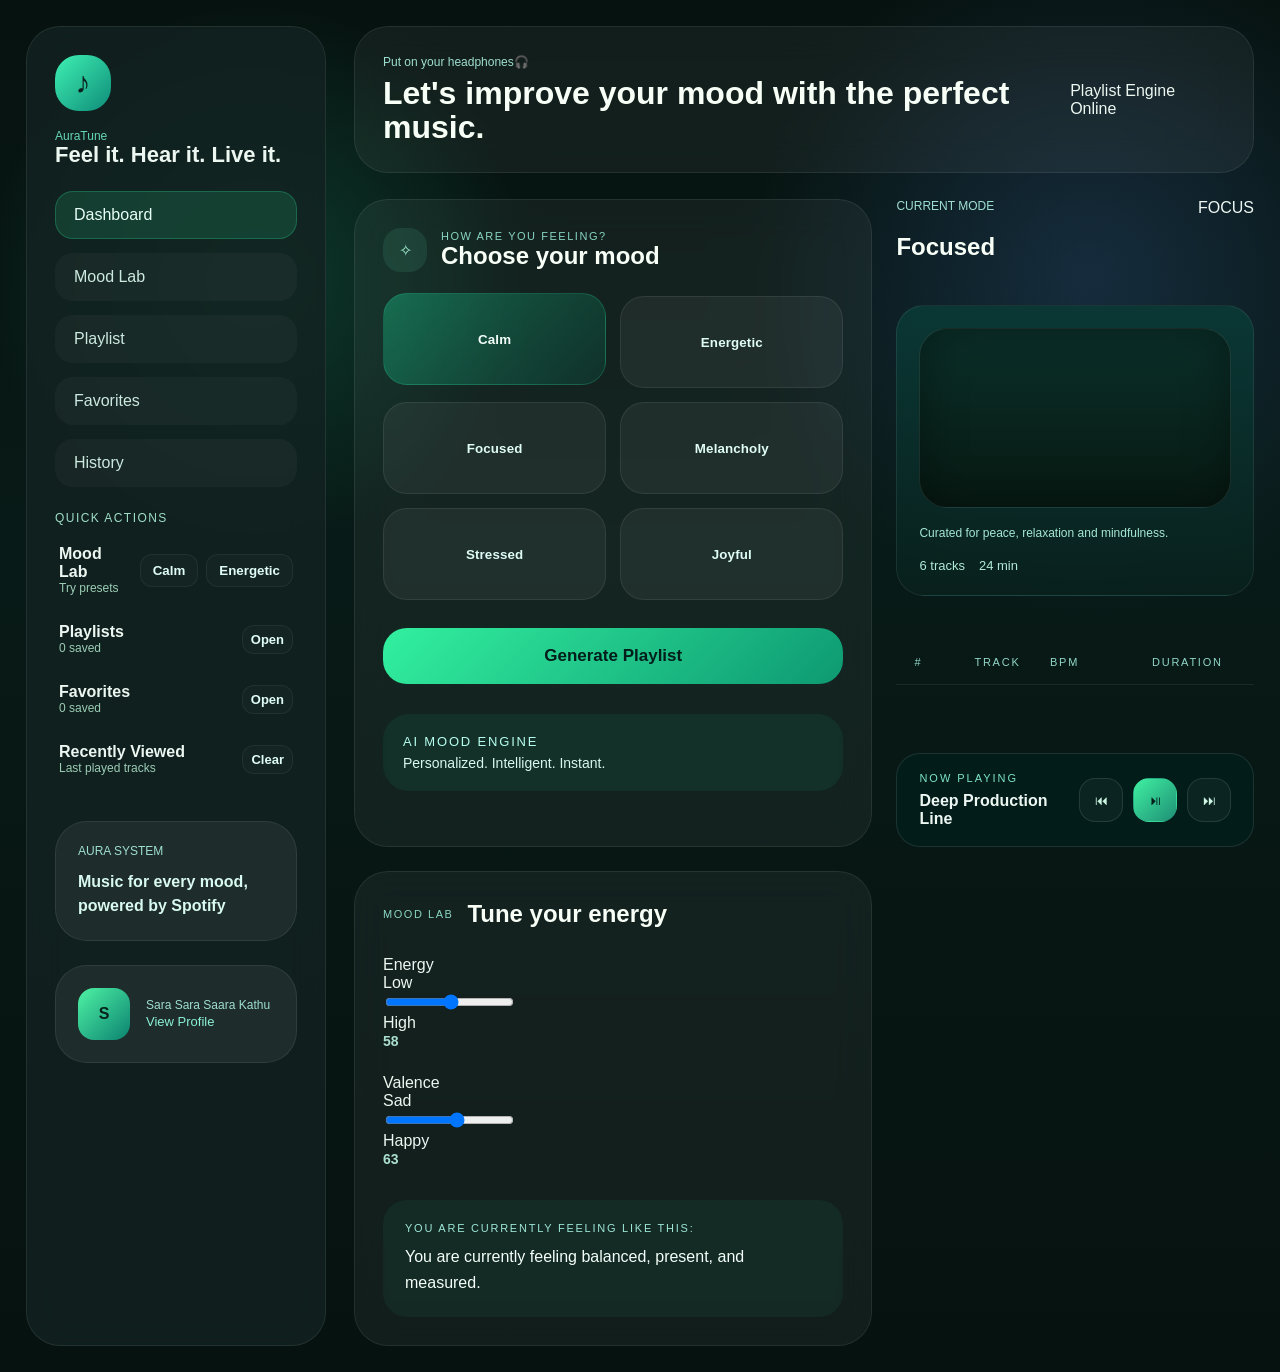
==== web/index.html @ 989dc2c7 "Initial commit - AuraTune Java project" ====
<!DOCTYPE html>
<html lang="en">
<head>
    <meta charset="UTF-8" />
    <meta name="viewport" content="width=device-width, initial-scale=1.0" />
    <title>AuraTune</title>
    <link rel="stylesheet" href="styles.css" />
</head>
<body>
    <div class="app-shell">
        <aside class="sidebar-panel">
            <div class="sidebar-brand">
                <div class="logo">♪</div>
                <div>
                    <p class="label-small">AuraTune</p>
                    <h1>Feel it. Hear it. Live it.</h1>
                </div>
            </div>

            <nav class="sidebar-nav">
                <a class="nav-link active" data-panel="dashboard" href="#">Dashboard</a>
                <a class="nav-link" data-panel="mood-lab" href="#">Mood Lab</a>
                <a class="nav-link" data-panel="playlist" href="#">Playlist</a>
                <a class="nav-link" data-panel="favorites" href="#">Favorites</a>
                <a class="nav-link" data-panel="history" href="#">History</a>
            </nav>

            <div class="sidebar-section" id="sidebar-interact">
                <div class="sidebar-subtitle">Quick Actions</div>
                <div id="sidebar-moodlab" class="sidebar-items">
                    <div class="sidebar-item">
                        <div>
                            <strong>Mood Lab</strong>
                            <div class="muted">Try presets</div>
                        </div>
                        <div class="sidebar-actions">
                            <button class="sidebar-button" data-mood="Calm">Calm</button>
                            <button class="sidebar-button" data-mood="Energetic">Energetic</button>
                        </div>
                    </div>
                </div>

                <div id="sidebar-playlists" class="sidebar-items">
                    <div class="sidebar-item">
                        <div>
                            <strong>Playlists</strong>
                            <div class="muted" id="sidebar-playlist-count">0 saved</div>
                        </div>
                        <div class="sidebar-actions">
                            <button class="sidebar-button small" data-action="open-playlists">Open</button>
                        </div>
                    </div>
                </div>

                <div id="sidebar-favs" class="sidebar-items">
                    <div class="sidebar-item">
                        <div>
                            <strong>Favorites</strong>
                            <div class="muted" id="sidebar-favorites-count">0 saved</div>
                        </div>
                        <div class="sidebar-actions">
                            <button class="sidebar-button small" data-action="open-favs">Open</button>
                        </div>
                    </div>
                </div>

                <div id="sidebar-history" class="sidebar-items">
                    <div class="sidebar-item">
                        <div>
                            <strong>Recently Viewed</strong>
                            <div class="muted">Last played tracks</div>
                        </div>
                        <div class="sidebar-actions">
                            <button class="sidebar-button small" data-action="clear-history">Clear</button>
                        </div>
                    </div>
                    <ul id="recentHistory" class="panel-list" aria-live="polite"></ul>
                </div>
            </div>

            <div class="spotify-card">
                <p class="label-small">AURA SYSTEM</p>
                <h2>Music for every mood, powered by Spotify</h2>
            </div>

            <div class="profile-card">
                <div class="profile-avatar">S</div>
                <div>
                    <p class="label-small">Sara Sara Saara Kathu</p>
                    <a href="#">View Profile</a>
                </div>
            </div>
        </aside>

        <main class="dashboard-main">
            <header class="dashboard-header">
                <div>
                    <p class="label-small">Put on your headphones🎧</p>
                    <h2>Let's improve your mood with the perfect music.</h2>
                </div>
                <div class="status-pill status-pill-top">
                    <span class="status-dot"></span>
                    Playlist Engine Online
                </div>
            </header>

            <div class="panel-section" data-view="dashboard">
            <section class="dashboard-grid">
                <div class="mood-card">
                    <div class="section-title small">
                        <span class="icon-badge">✧</span>
                        <div>
                            <p class="label-small">HOW ARE YOU FEELING?</p>
                            <h3>Choose your mood</h3>
                        </div>
                    </div>

                    <div class="mood-options mood-grid">
                        <button class="mood-button active" data-mood="Calm">Calm</button>
                        <button class="mood-button" data-mood="Energetic">Energetic</button>
                        <button class="mood-button" data-mood="Focused">Focused</button>
                        <button class="mood-button" data-mood="Melancholy">Melancholy</button>
                        <button class="mood-button" data-mood="Stressed">Stressed</button>
                        <button class="mood-button" data-mood="Joyful">Joyful</button>
                    </div>

                    <button id="generateBtn" class="primary-button">Generate Playlist</button>

                    <div class="feature-callout">
                        <p class="feature-title">AI Mood Engine</p>
                        <p class="feature-copy">Personalized. Intelligent. Instant.</p>
                    </div>
                </div>

                <div class="right-panel">
                    <div class="current-mode-header">
                        <div>
                            <p class="label-small">CURRENT MODE</p>
                            <h2 id="currentMood">Focused</h2>
                        </div>
                        <span id="moodBadge" class="mood-badge mood-focused">FOCUS</span>
                    </div>

                    <div class="current-listen-card">
                        <div class="cover-art"></div>
                        <div class="listen-copy">
                            <p class="label-small" id="currentDescription">Curated for peace, relaxation and mindfulness.</p>
                            <div class="listen-meta">
                                <span id="trackCount">6 tracks</span>
                                <span id="playlistDuration">24 min</span>
                            </div>
                        </div>
                    </div>

                    <div class="track-table">
                        <div class="track-row track-table-header">
                            <div>#</div>
                            <div>TRACK</div>
                            <div>BPM</div>
                            <div>DURATION</div>
                        </div>
                        <div class="track-list-wrapper">
                            <ul id="trackList" class="track-list"></ul>
                        </div>
                    </div>

                    <div class="mini-player">
                        <div class="player-info">
                            <span class="player-status">Now Playing</span>
                            <strong id="playerTrack">Deep Production Line</strong>
                        </div>
                        <div class="player-controls">
                            <button class="icon-button">⏮</button>
                            <button class="icon-button play">⏯</button>
                            <button class="icon-button">⏭</button>
                        </div>
                    </div>
                </div>

                <div class="slider-card">
                    <div class="slider-card-header">
                        <p class="label-small">Mood Lab</p>
                        <h3>Tune your energy</h3>
                    </div>

                    <div class="mood-sliders">
                        <div class="mood-slider">
                            <span class="slider-title">Energy</span>
                            <div class="slider-line">
                                <span class="slider-text">Low</span>
                                <div class="slider-track">
                                    <input id="energyRange" type="range" min="14" max="100" value="58" step="1" />
                                    <div class="slider-fill" id="energySliderFill"></div>
                                    <div class="slider-thumb" id="energyThumb"></div>
                                </div>
                                <span class="slider-text">High</span>
                            </div>
                            <span class="slider-value" id="energyValue">58</span>
                        </div>

                        <div class="mood-slider">
                            <span class="slider-title">Valence</span>
                            <div class="slider-line">
                                <span class="slider-text">Sad</span>
                                <div class="slider-track">
                                    <input id="valenceRange" type="range" min="14" max="100" value="63" step="1" />
                                    <div class="slider-fill" id="valenceSliderFill"></div>
                                    <div class="slider-thumb" id="valenceThumb"></div>
                                </div>
                                <span class="slider-text">Happy</span>
                            </div>
                            <span class="slider-value" id="valenceValue">63</span>
                        </div>
                    </div>

                    <div class="feeling-summary">
                        <p class="feeling-title">You are currently feeling like this:</p>
                        <p id="feelingStatement" class="feeling-statement">Calm, focused, and in control.</p>
                    </div>
                </div>
            </section>
            </div>

            <div class="panel-section hidden" data-view="mood-lab">
                <section class="dashboard-grid">
                    <div class="mood-card">
                        <div class="section-title small">
                            <span class="icon-badge">✧</span>
                            <div>
                                <p class="label-small">Mood Lab</p>
                                <h3>Dial your energy and valence</h3>
                            </div>
                        </div>
                        <p class="panel-copy">Choose a mood, then tune the sliders to shape your playlist vibe. Hit Generate Playlist to refresh the right panel.</p>
                        <div id="moodLabInfo" class="panel-detail">
                            <p><strong>Selected mood:</strong> Focused</p>
                            <p><strong>Energy:</strong> 58 / <strong>Valence:</strong> 63</p>
                            <p>Use the sliders to make your playlist brighter, calmer, or more driven.</p>
                        </div>
                    </div>
                </section>
            </div>

            <div class="panel-section hidden" data-view="playlist">
                <section class="dashboard-grid">
                    <div class="mood-card">
                        <div class="section-title small">
                            <span class="icon-badge">♪</span>
                            <div>
                                <p class="label-small">Playlist</p>
                                <h3>View your latest playlist</h3>
                            </div>
                        </div>
                        <p class="panel-copy">Click Generate Playlist to populate your current playlist. Track titles become clickable Spotify links.</p>
                        <div id="playlistTabInfo" class="panel-detail">
                            <p><strong>Latest playlist:</strong> No playlist generated yet.</p>
                            <p><strong>Tip:</strong> Select a mood and use the sliders to tailor the vibe.</p>
                        </div>
                    </div>
                </section>
            </div>

            <div class="panel-section hidden" data-view="favorites">
                <section class="dashboard-grid">
                    <div class="mood-card">
                        <div class="section-title small">
                            <span class="icon-badge">★</span>
                            <div>
                                <p class="label-small">Favorites</p>
                                <h3>Your favorite tracks</h3>
                            </div>
                        </div>
                        <p class="panel-copy">Save your go-to songs and return to your favorite soundtracks anytime.</p>
                        <ul id="favoritesList" class="panel-list">
                            <li>Golden Street • The Weekend Signal</li>
                            <li>Quiet Flow • Everyday Morning</li>
                            <li>Solar Drive • Neon Engine</li>
                        </ul>
                    </div>
                </section>
            </div>

            <div class="panel-section hidden" data-view="history">
                <section class="dashboard-grid">
                    <div class="mood-card">
                        <div class="section-title small">
                            <span class="icon-badge">⏳</span>
                            <div>
                                <p class="label-small">History</p>
                                <h3>Track your listening sessions</h3>
                            </div>
                        </div>
                        <p class="panel-copy">Recent playlists and mood sessions will be listed here.</p>
                        <div id="historyLastSong" class="panel-detail">
                            <p><strong>Last directed song:</strong> None yet</p>
                        </div>
                    </div>
                </section>
            </div>
        </main>
    </div>

    <script src="app.js"></script>
</body>
</html>
---- web/styles.css ----
* {
    box-sizing: border-box;
}

body {
    margin: 0;
    font-family: "Segoe UI", Arial, sans-serif;
    color: #edf7f1;
    background:
        radial-gradient(circle at 20% 20%, rgba(37, 199, 141, 0.20), transparent 18%),
        radial-gradient(circle at 85% 20%, rgba(90, 145, 255, 0.18), transparent 22%),
        linear-gradient(180deg, #06120f 0%, #081a17 40%, #06120f 100%);
    min-height: 100vh;
}

button,
a {
    font-family: inherit;
}

a {
    text-decoration: none;
    color: inherit;
}

.app-shell {
    display: grid;
    grid-template-columns: 300px 1fr;
    gap: 28px;
    max-width: 1480px;
    margin: 0 auto;
    padding: 26px;
    min-height: 100vh;
}

.hidden {
    display: none !important;
}

.panel-copy {
    margin-top: 18px;
    color: #cce9dd;
    font-size: 15px;
    line-height: 1.7;
}

.panel-detail {
    margin-top: 18px;
    padding: 18px;
    border-radius: 22px;
    background: rgba(255, 255, 255, 0.04);
    border: 1px solid rgba(255, 255, 255, 0.08);
    color: #d8f4ea;
    font-size: 14px;
    line-height: 1.7;
}

.panel-list {
    list-style: none;
    padding: 0;
    margin: 14px 0 0;
}

.panel-list li {
    margin-bottom: 10px;
    color: #c3efe1;
}

.sidebar-panel {
    display: flex;
    flex-direction: column;
    gap: 24px;
    padding: 28px;
    border-radius: 34px;
    border: 1px solid rgba(255, 255, 255, 0.08);
    background: rgba(19, 35, 33, 0.82);
    backdrop-filter: blur(18px);
}

.sidebar-brand {
    display: grid;
    gap: 18px;
}

.sidebar-brand .logo {
    width: 56px;
    height: 56px;
    border-radius: 24px;
    display: grid;
    place-items: center;
    font-size: 30px;
    color: #0b2220;
    background: linear-gradient(135deg, #3ff1b3, #0e8c79);
}

.sidebar-brand h1 {
    margin: 0;
    font-size: 22px;
    line-height: 1.1;
}

.sidebar-brand .label-small {
    color: #65d7b6;
}

.sidebar-nav {
    display: grid;
    gap: 14px;
}

.sidebar-section {
    display: flex;
    flex-direction: column;
    gap: 12px;
}

.sidebar-subtitle {
    font-size: 12px;
    color: #9fdfc8;
    text-transform: uppercase;
    letter-spacing: 0.12em;
}

.sidebar-item {
    display: flex;
    align-items: center;
    justify-content: space-between;
    gap: 12px;
    padding: 8px 4px;
}

.sidebar-actions {
    display: flex;
    gap: 8px;
    align-items: center;
}

.sidebar-button {
    padding: 8px 12px;
    border-radius: 12px;
    border: 1px solid rgba(255,255,255,0.06);
    background: rgba(255,255,255,0.02);
    color: #dffcf6;
    cursor: pointer;
    font-weight: 700;
}

.sidebar-button.small {
    padding: 6px 8px;
    font-size: 13px;
}

.sidebar-button:hover {
    background: linear-gradient(135deg, rgba(27,233,163,0.12), rgba(10,78,64,0.12));
    transform: translateY(-2px);
}

.muted {
    font-size: 12px;
    color: #9ccdb5;
}

#recentHistory li {
    display: flex;
    justify-content: space-between;
    align-items: center;
    gap: 8px;
    padding: 8px 10px;
    border-radius: 12px;
}

#recentHistory li .history-title {
    color: #dffcf6;
    font-size: 13px;
}

#recentHistory li button {
    background: transparent;
    border: none;
    color: #8bf1d8;
    cursor: pointer;
    font-weight: 700;
}

.nav-link {
    display: block;
    padding: 14px 18px;
    border-radius: 18px;
    border: 1px solid transparent;
    color: #cce9e0;
    background: rgba(255, 255, 255, 0.03);
    transition: background 180ms ease, border-color 180ms ease;
}

.nav-link:hover,
.nav-link.active {
    background: rgba(46, 211, 145, 0.16);
    border-color: rgba(46, 211, 145, 0.28);
    color: #e8fff6;
}

.spotify-card,
.profile-card,
.glass-panel {
    border-radius: 32px;
    border: 1px solid rgba(255, 255, 255, 0.08);
    background: rgba(255, 255, 255, 0.06);
    padding: 22px;
}

.spotify-card h2 {
    margin: 12px 0 0;
    font-size: 16px;
    line-height: 1.5;
    color: #d8faf0;
}

.profile-card {
    display: flex;
    align-items: center;
    gap: 16px;
}

.profile-avatar {
    width: 52px;
    height: 52px;
    border-radius: 16px;
    display: grid;
    place-items: center;
    font-weight: 800;
    color: #07221d;
    background: linear-gradient(135deg, #4ff3a5, #0b8270);
}

.profile-card a {
    color: #8bf1d8;
    font-size: 13px;
}

.dashboard-main {
    display: grid;
    gap: 26px;
}

.dashboard-header,
.mood-card,
.current-card,
.playlist-card,
.slider-card {
    border-radius: 34px;
    border: 1px solid rgba(255, 255, 255, 0.08);
    background: rgba(255, 255, 255, 0.05);
    backdrop-filter: blur(18px);
}

.dashboard-header {
    display: flex;
    align-items: center;
    justify-content: space-between;
    gap: 14px;
    padding: 28px;
}

.dashboard-header h2 {
    margin: 8px 0 0;
    font-size: 32px;
    line-height: 1.05;
}

.status-pill-top {
    padding: 10px 16px;
}

.dashboard-grid {
    display: grid;
    grid-template-columns: 1.45fr 1fr;
    gap: 24px;
}

.mood-card,
.current-card {
    padding: 28px;
}

.mood-card .section-title,
.playlist-card .section-title,
.slider-card .slider-card-header {
    display: flex;
    align-items: center;
    gap: 14px;
}

.section-title.small h3,
.slider-card-header h3 {
    margin: 0;
    font-size: 24px;
}

.section-title.small p,
.slider-card-header p {
    margin: 0;
    font-size: 11px;
    letter-spacing: 0.14em;
    text-transform: uppercase;
    color: #8ad6c3;
}

.mood-grid {
    margin-top: 24px;
    display: grid;
    grid-template-columns: repeat(2, minmax(130px, 1fr));
    gap: 14px;
}

.mood-button {
    display: flex;
    align-items: center;
    justify-content: center;
    min-height: 92px;
    border-radius: 24px;
    padding: 18px 16px;
    background: rgba(255, 255, 255, 0.05);
    border: 1px solid rgba(255, 255, 255, 0.08);
    color: #dffcf6;
    font-weight: 700;
    letter-spacing: 0.01em;
    transition: transform 200ms ease, border-color 200ms ease, background 200ms ease;
}

.mood-button:hover,
.mood-button.active {
    background: linear-gradient(135deg, rgba(27, 233, 163, 0.32), rgba(12, 78, 64, 0.35));
    border-color: rgba(46, 211, 145, 0.22);
    transform: translateY(-3px);
    color: #f4fff9;
}

.primary-button {
    width: 100%;
    margin-top: 28px;
    padding: 18px 20px;
    border-radius: 24px;
    border: none;
    background: linear-gradient(135deg, #32f09f, #0e9972);
    color: #031d1a;
    font-size: 17px;
    font-weight: 800;
    cursor: pointer;
}

.feature-callout {
    margin-top: 30px;
    padding: 20px;
    border-radius: 26px;
    background: rgba(18, 95, 74, 0.22);
}

.feature-title {
    margin: 0 0 6px;
    font-size: 13px;
    color: #b7fff0;
    letter-spacing: 0.14em;
    text-transform: uppercase;
}

.feature-copy {
    margin: 0;
    font-size: 14px;
    color: #d7f9ee;
}

.right-panel {
    display: grid;
    gap: 24px;
}

.current-card {
    padding: 28px;
    display: grid;
    gap: 24px;
}

.current-mode-header {
    display: flex;
    align-items: start;
    justify-content: space-between;
    gap: 16px;
}

.current-card h2 {
    margin: 8px 0 0;
    font-size: 34px;
    line-height: 1.05;
}

.current-listen-card {
    display: grid;
    grid-template-columns: 1fr;
    gap: 18px;
    padding: 22px;
    border-radius: 28px;
    background: linear-gradient(180deg, rgba(10, 57, 53, 0.92), rgba(9, 34, 30, 0.75));
    border: 1px solid rgba(255, 255, 255, 0.08);
}

.cover-art {
    min-height: 180px;
    border-radius: 28px;
    background: linear-gradient(180deg, #0b2f29, #071912);
    border: 1px solid rgba(255, 255, 255, 0.08);
    box-shadow: inset 0 0 45px rgba(0, 0, 0, 0.35);
}

.listen-copy .label-small {
    color: #a6e7d4;
}

.listen-meta {
    display: flex;
    gap: 14px;
    margin-top: 18px;
    color: #b1e9d7;
    font-size: 13px;
}

.track-table {
    margin-top: 20px;
}

.track-table-header {
    display: grid;
    grid-template-columns: 48px 1fr 90px 84px;
    gap: 12px;
    padding: 14px 18px;
    border-bottom: 1px solid rgba(255, 255, 255, 0.12);
    font-size: 11px;
    letter-spacing: 0.16em;
    text-transform: uppercase;
    color: #91d7c7;
}

.track-list-wrapper {
    margin-top: 0;
}

.track-list {
    list-style: none;
    padding: 0;
    margin: 0;
}

.track-table .track-row {
    display: grid;
    grid-template-columns: 48px 1fr 90px 84px;
    gap: 12px;
    align-items: center;
    padding: 16px 18px;
    border-bottom: 1px solid rgba(255, 255, 255, 0.08);
    transition: background 0.2s ease;
}

.track-table .track-row:hover {
    background: rgba(255, 255, 255, 0.05);
}

.track-row {
    position: relative;
}

.star-button {
    position: absolute;
    top: 8px;
    right: 8px;
    width: 34px;
    height: 34px;
    border-radius: 10px;
    display: grid;
    place-items: center;
    font-size: 16px;
    cursor: pointer;
    border: 1px solid rgba(255,255,255,0.06);
    background: rgba(255,255,255,0.02);
    color: #bfeee0;
}

.star-button:hover {
    background: linear-gradient(135deg, rgba(27,233,163,0.12), rgba(10,78,64,0.12));
    transform: translateY(-2px);
}

.star-on {
    background: linear-gradient(135deg, #ffd86b, #ffb84d);
    color: #3a1b00;
    border-color: rgba(255,200,120,0.3);
}

.track-index {
    display: grid;
    place-items: center;
    width: 38px;
    height: 38px;
    border-radius: 50%;
    background: rgba(255, 255, 255, 0.10);
    font-size: 12px;
    color: #a8fff0;
}

.track-title {
    font-size: 16px;
    margin-bottom: 6px;
}

.track-meta {
    font-size: 12px;
    color: #afbdba;
}

.track-bpm,
.track-duration {
    font-size: 13px;
    color: #bbe9d9;
    justify-self: end;
}

.mini-player {
    margin-top: 24px;
    display: flex;
    align-items: center;
    justify-content: space-between;
    padding: 18px 22px;
    border-radius: 24px;
    background: rgba(3, 29, 27, 0.95);
    border: 1px solid rgba(255,255,255,0.1);
}

.player-info {
    display: grid;
    gap: 8px;
}

.player-status {
    font-size: 11px;
    text-transform: uppercase;
    letter-spacing: 0.18em;
    color: #7de5c4;
}

.player-controls {
    display: flex;
    gap: 10px;
}

.icon-button {
    width: 44px;
    height: 44px;
    border-radius: 16px;
    border: 1px solid rgba(255,255,255,0.1);
    background: rgba(255,255,255,0.04);
    color: #cef8e4;
    cursor: pointer;
}

.icon-button.play {
    background: linear-gradient(135deg, #3ff0a2, #1f8f75);
    color: #031d19;
    border-color: transparent;
}

.stat-label {
    margin: 0 0 6px;
    color: #91d9c3;
    font-size: 11px;
    text-transform: uppercase;
    letter-spacing: 0.14em;
}

.stat-value {
    margin: 0;
    font-size: 28px;
    font-weight: 800;
}

.playlist-card {
    padding: 28px;
}

.track-list-wrapper {
    margin-top: 20px;
}

.track-row {
    align-items: center;
    gap: 20px;
    padding: 18px 16px;
}

.track-index {
    width: 44px;
    height: 44px;
    font-size: 12px;
}

.track-title {
    font-size: 18px;
}

.track-bpm {
    font-size: 13px;
}

.slider-card {
    padding: 28px;
}

.slider-card-header h3 {
    margin: 0;
    font-size: 24px;
}

.slider-card-header p {
    margin: 0;
}

.mood-sliders {
    margin-top: 28px;
    display: grid;
    gap: 24px;
}

.slider-line {
    grid-template-columns: auto 1fr auto;
}

.slider-value {
    margin-top: 6px;
    color: #aadfcd;
    font-size: 14px;
    font-weight: 700;
}

.feeling-summary {
    margin-top: 32px;
    padding: 22px;
    border-radius: 24px;
    background: rgba(30, 85, 71, 0.22);
}

.feeling-title {
    margin: 0 0 10px;
    color: #9fe8d8;
    text-transform: uppercase;
    font-size: 11px;
    letter-spacing: 0.16em;
}

.feeling-statement {
    margin: 0;
    font-size: 16px;
    line-height: 1.6;
    color: #f3fff8;
}

.icon-badge {
    display: inline-grid;
    place-items: center;
    width: 44px;
    height: 44px;
    border-radius: 18px;
    background: rgba(77, 165, 136, 0.16);
    color: #a7f4d5;
}

.label-small {
    margin: 0;
    font-size: 12px;
    color: #9fdfd0;
}

h2,
h3 {
    color: #f7fff7;
}

@media (max-width: 1100px) {
    .app-shell {
        grid-template-columns: 1fr;
    }

    .dashboard-grid {
        grid-template-columns: 1fr;
    }
}

@media (max-width: 720px) {
    .app-shell {
        padding: 18px;
    }

    .sidebar-panel,
    .dashboard-header,
    .mood-card,
    .current-card,
    .playlist-card,
    .slider-card {
        padding: 22px;
    }

    .mood-grid {
        grid-template-columns: 1fr;
    }
}
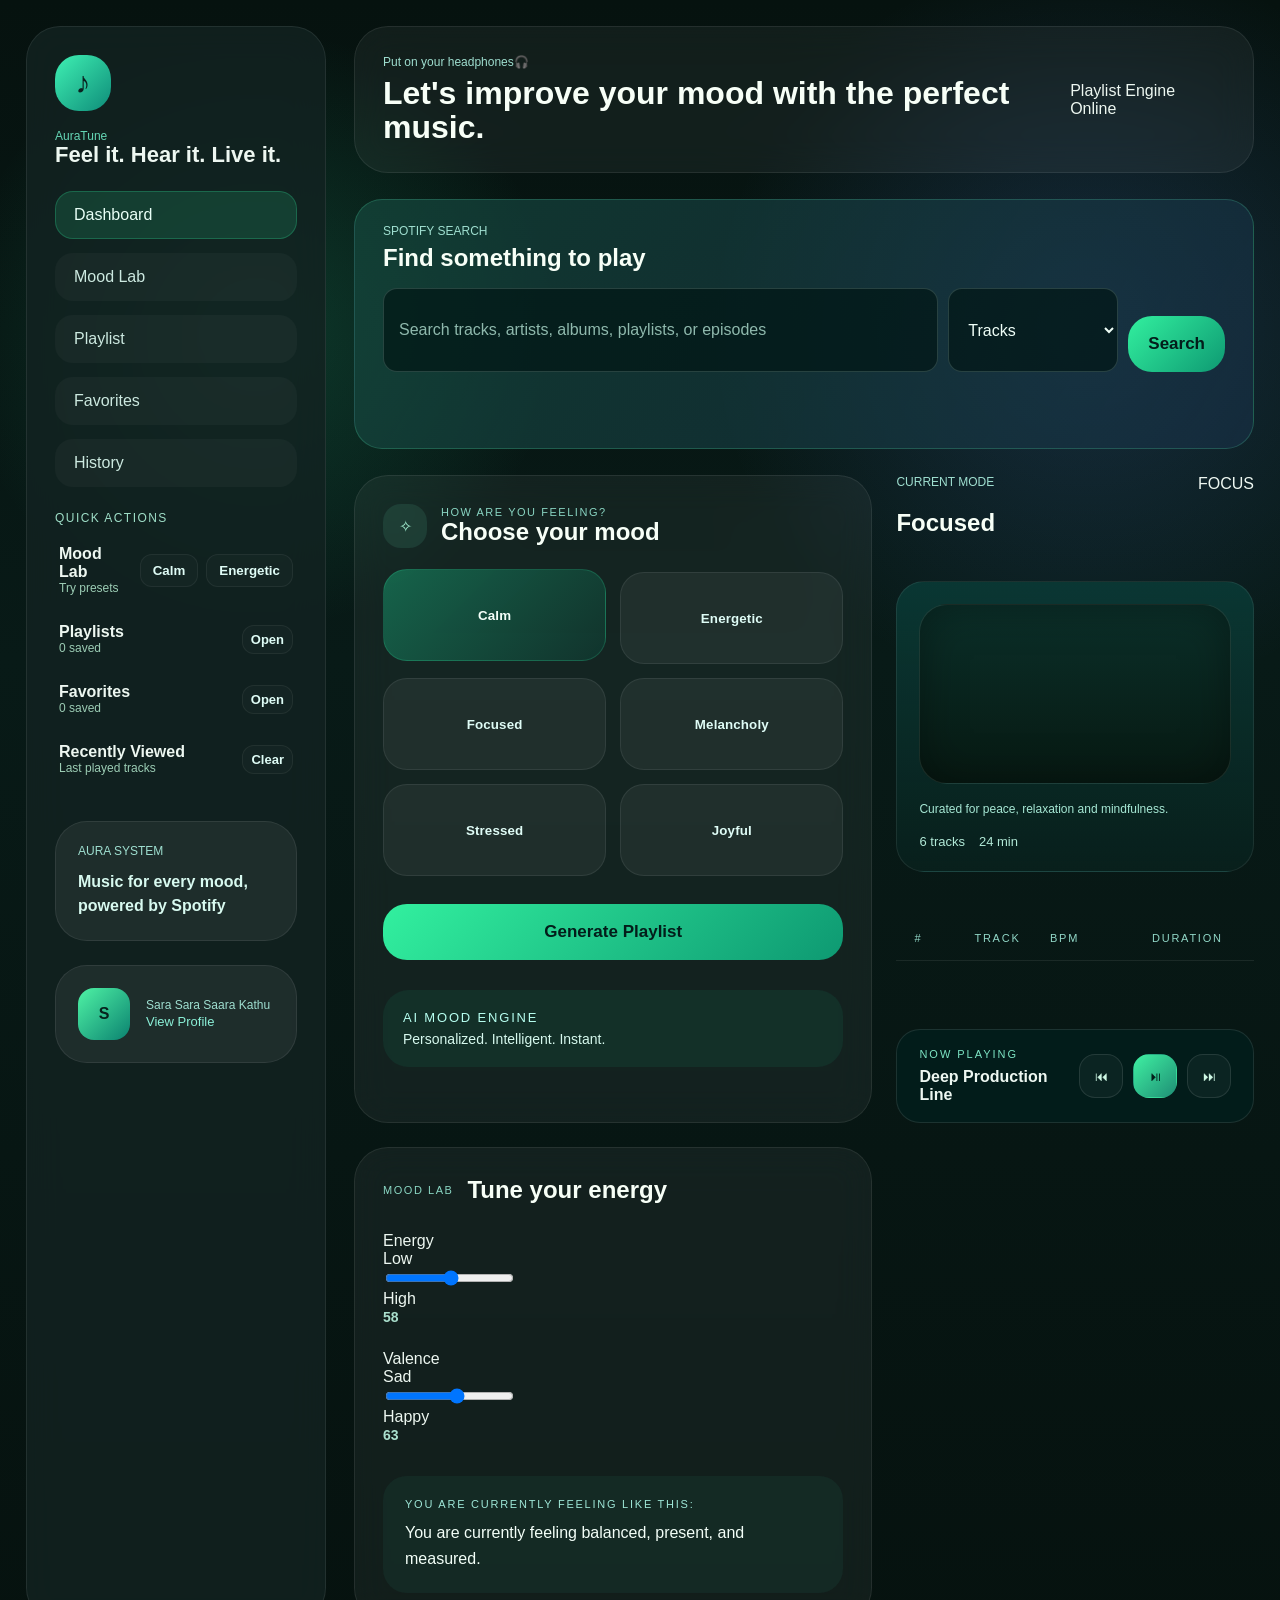
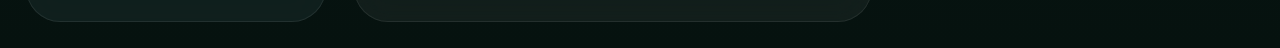
==== commit c9ff49d1: "Updated AuraTune application" ====
--- a/web/index.html
+++ b/web/index.html
@@ -104,6 +104,28 @@
                 </div>
             </header>
 
+            <section class="spotify-search-panel" aria-labelledby="spotifySearchTitle">
+                <div class="search-heading">
+                    <p class="label-small">SPOTIFY SEARCH</p>
+                    <h2 id="spotifySearchTitle">Find something to play</h2>
+                </div>
+                <form id="spotifySearchForm" class="spotify-search-form">
+                    <label class="sr-only" for="spotifySearchInput">Search Spotify</label>
+                    <input id="spotifySearchInput" type="search" placeholder="Search tracks, artists, albums, playlists, or episodes" autocomplete="off" required />
+                    <label class="sr-only" for="spotifySearchType">Search category</label>
+                    <select id="spotifySearchType">
+                        <option value="track">Tracks</option>
+                        <option value="artist">Artists</option>
+                        <option value="album">Albums</option>
+                        <option value="playlist">Playlists</option>
+                        <option value="episode">Podcast episodes</option>
+                    </select>
+                    <button class="primary-button search-button" type="submit">Search</button>
+                </form>
+                <p id="spotifySearchStatus" class="search-status" aria-live="polite"></p>
+                <div id="spotifySearchResults" class="spotify-search-results" aria-live="polite"></div>
+            </section>
+
             <div class="panel-section" data-view="dashboard">
             <section class="dashboard-grid">
                 <div class="mood-card">
--- a/web/styles.css
+++ b/web/styles.css
@@ -259,6 +259,135 @@
     justify-content: space-between;
     gap: 14px;
     padding: 28px;
+}
+
+.spotify-search-panel {
+    display: grid;
+    gap: 16px;
+    padding: 24px 28px;
+    border-radius: 28px;
+    border: 1px solid rgba(82, 227, 174, 0.22);
+    background: linear-gradient(120deg, rgba(21, 72, 61, 0.7), rgba(24, 48, 71, 0.62));
+}
+
+.search-heading h2 {
+    margin: 6px 0 0;
+    font-size: 24px;
+}
+
+.spotify-search-form {
+    display: grid;
+    grid-template-columns: 1fr 170px auto;
+    gap: 10px;
+}
+
+.spotify-search-form input,
+.spotify-search-form select {
+    min-width: 0;
+    padding: 13px 15px;
+    border: 1px solid rgba(216, 255, 240, 0.16);
+    border-radius: 14px;
+    background: rgba(1, 22, 20, 0.7);
+    color: #effff8;
+    font: inherit;
+}
+
+.spotify-search-form input::placeholder {
+    color: #8fb9ad;
+}
+
+.spotify-search-form input:focus,
+.spotify-search-form select:focus {
+    outline: 2px solid #55e8b3;
+    outline-offset: 1px;
+}
+
+.search-button {
+    white-space: nowrap;
+    margin: 0;
+}
+
+.search-status {
+    min-height: 20px;
+    margin: 0;
+    color: #a9dacc;
+    font-size: 13px;
+}
+
+.spotify-search-results {
+    display: grid;
+    grid-template-columns: repeat(2, minmax(0, 1fr));
+    gap: 10px;
+}
+
+.spotify-result {
+    display: flex;
+    align-items: center;
+    gap: 13px;
+    min-width: 0;
+    padding: 12px;
+    border-radius: 16px;
+    background: rgba(1, 20, 18, 0.48);
+    border: 1px solid rgba(255, 255, 255, 0.07);
+}
+
+.spotify-result img {
+    width: 52px;
+    height: 52px;
+    flex: 0 0 52px;
+    object-fit: cover;
+    border-radius: 10px;
+}
+
+.spotify-result-details {
+    display: grid;
+    grid-template-columns: 1fr auto;
+    align-items: center;
+    gap: 4px 10px;
+    min-width: 0;
+    width: 100%;
+}
+
+.spotify-result h3,
+.spotify-result p {
+    overflow: hidden;
+    text-overflow: ellipsis;
+    white-space: nowrap;
+}
+
+.spotify-result h3 {
+    margin: 0;
+    font-size: 15px;
+}
+
+.spotify-result p {
+    grid-column: 1 / 2;
+    margin: 0;
+    color: #a8cfc1;
+    font-size: 12px;
+}
+
+.search-result-link {
+    grid-column: 2;
+    grid-row: 1 / span 2;
+    padding: 7px 9px;
+    border-radius: 10px;
+    color: #061c17;
+    background: #61e7b1;
+    font-size: 12px;
+    font-weight: 800;
+}
+
+.sr-only {
+    position: absolute;
+    width: 1px;
+    height: 1px;
+    padding: 0;
+    margin: -1px;
+    overflow: hidden;
+    clip: rect(0, 0, 0, 0);
+    white-space: nowrap;
+    border: 0;
 }
 
 .dashboard-header h2 {
@@ -708,4 +837,13 @@
     .mood-grid {
         grid-template-columns: 1fr;
     }
-}
+
+    .spotify-search-form,
+    .spotify-search-results {
+        grid-template-columns: 1fr;
+    }
+
+    .search-button {
+        width: 100%;
+    }
+}
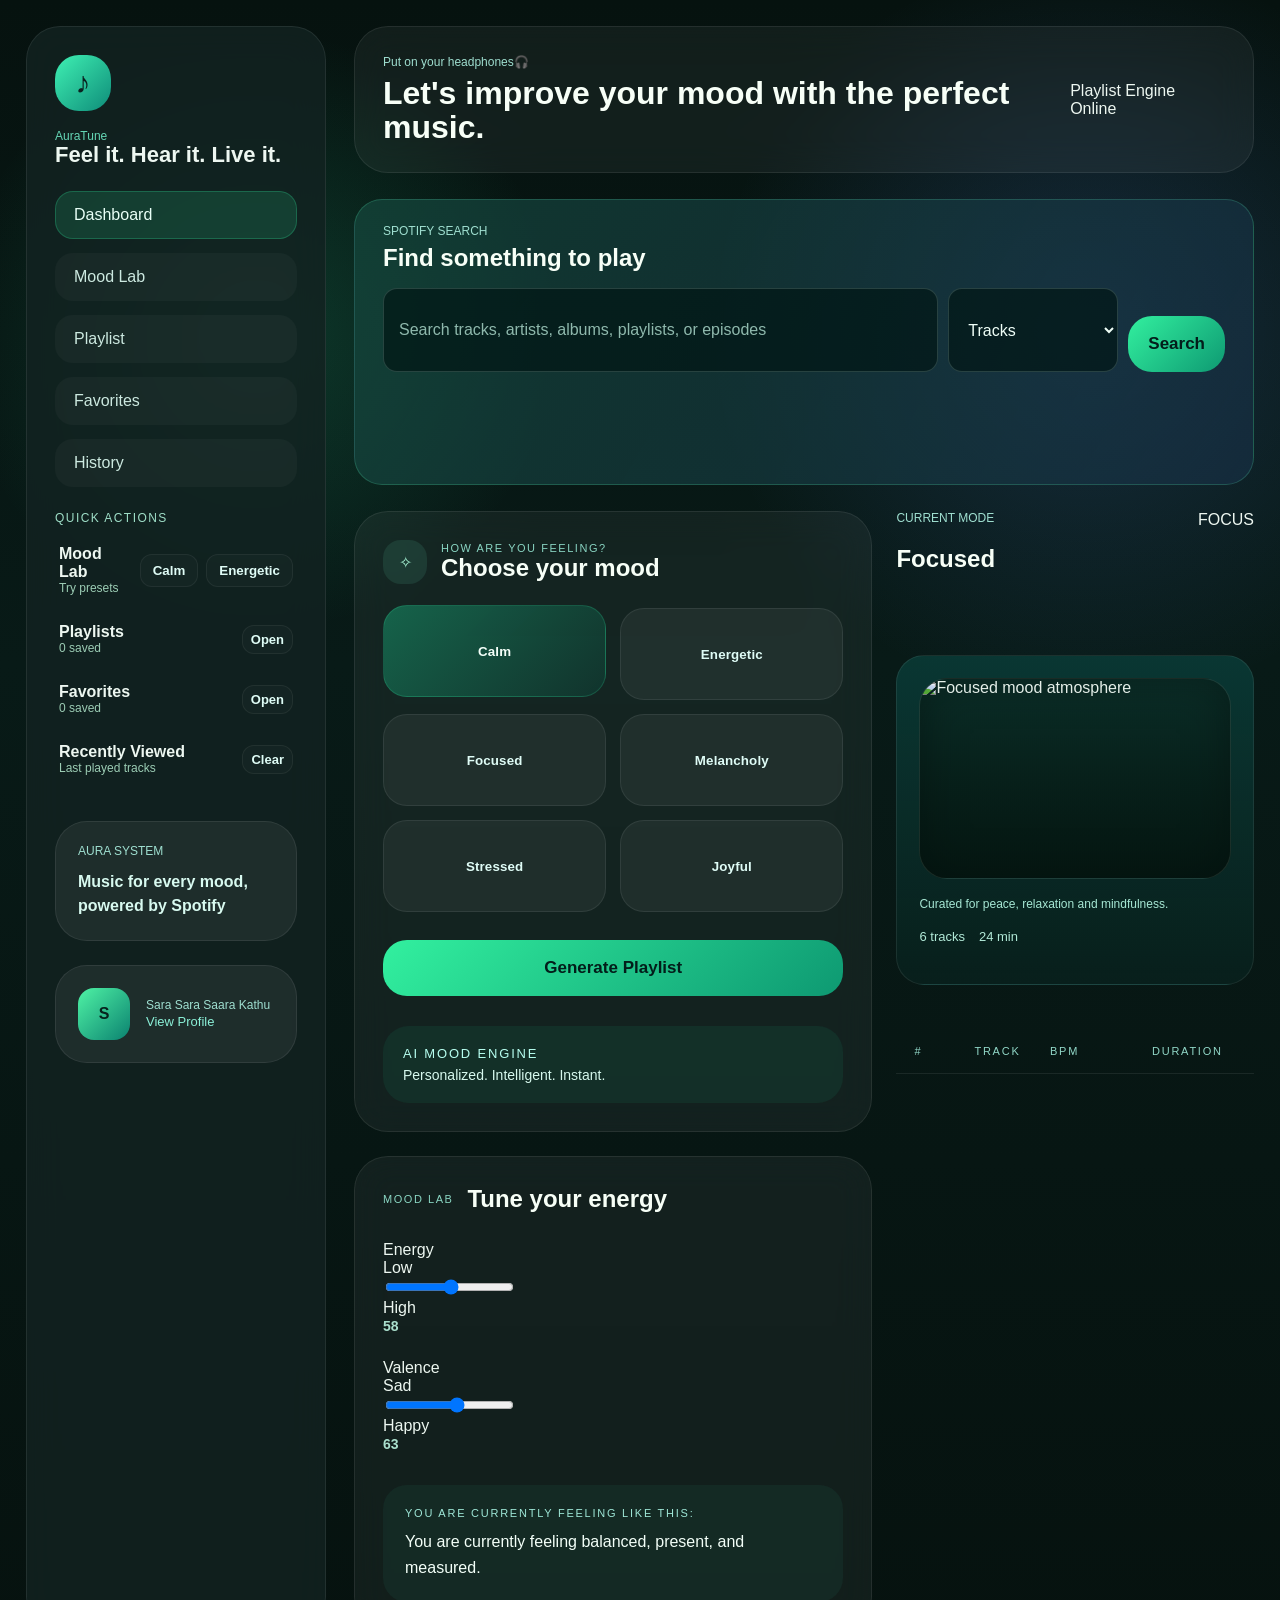
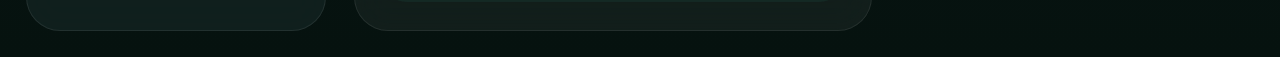
==== commit 472b2941: "Prepare AuraTune for Render deployment Co-authored-by: Copilot <223556219+Copilot@users.noreply.gith" ====
--- a/web/index.html
+++ b/web/index.html
@@ -124,6 +124,7 @@
                 </form>
                 <p id="spotifySearchStatus" class="search-status" aria-live="polite"></p>
                 <div id="spotifySearchResults" class="spotify-search-results" aria-live="polite"></div>
+                <p id="playlistActionStatus" class="search-status" aria-live="polite"></p>
             </section>
 
             <div class="panel-section" data-view="dashboard">
@@ -164,7 +165,9 @@
                     </div>
 
                     <div class="current-listen-card">
-                        <div class="cover-art"></div>
+                        <div class="cover-art">
+                            <img id="moodImage" src="https://images.unsplash.com/photo-1519681393784-d120267933ba?auto=format&fit=crop&w=1200&q=80" alt="Focused mood atmosphere" />
+                        </div>
                         <div class="listen-copy">
                             <p class="label-small" id="currentDescription">Curated for peace, relaxation and mindfulness.</p>
                             <div class="listen-meta">
@@ -186,10 +189,10 @@
                         </div>
                     </div>
 
-                    <div class="mini-player">
+                    <div id="miniPlayer" class="mini-player hidden" aria-live="polite">
                         <div class="player-info">
                             <span class="player-status">Now Playing</span>
-                            <strong id="playerTrack">Deep Production Line</strong>
+                            <strong id="playerTrack"></strong>
                         </div>
                         <div class="player-controls">
                             <button class="icon-button">⏮</button>
@@ -264,21 +267,16 @@
             </div>
 
             <div class="panel-section hidden" data-view="playlist">
-                <section class="dashboard-grid">
-                    <div class="mood-card">
-                        <div class="section-title small">
-                            <span class="icon-badge">♪</span>
-                            <div>
-                                <p class="label-small">Playlist</p>
-                                <h3>View your latest playlist</h3>
-                            </div>
-                        </div>
-                        <p class="panel-copy">Click Generate Playlist to populate your current playlist. Track titles become clickable Spotify links.</p>
-                        <div id="playlistTabInfo" class="panel-detail">
-                            <p><strong>Latest playlist:</strong> No playlist generated yet.</p>
-                            <p><strong>Tip:</strong> Select a mood and use the sliders to tailor the vibe.</p>
-                        </div>
-                    </div>
+                <section class="mood-card saved-playlists-panel">
+                    <div class="section-title small">
+                        <span class="icon-badge">♪</span>
+                        <div>
+                            <p class="label-small">Your music</p>
+                            <h3>Your playlists</h3>
+                        </div>
+                    </div>
+                    <p class="panel-copy">Songs you add are saved in playlists on this device.</p>
+                    <div id="savedPlaylists" class="saved-playlists" aria-live="polite"></div>
                 </section>
             </div>
 
@@ -322,6 +320,23 @@
         </main>
     </div>
 
+    <dialog id="playlistDialog" class="playlist-dialog" aria-labelledby="playlistDialogTitle">
+        <form id="playlistAddForm">
+            <h2 id="playlistDialogTitle">Add song to playlist</h2>
+            <label for="playlistSelect">Choose a playlist</label>
+            <select id="playlistSelect" required></select>
+            <div id="newPlaylistFields">
+                <label for="newPlaylistName">New playlist name</label>
+                <input id="newPlaylistName" type="text" maxlength="60" autocomplete="off" placeholder="e.g. Evening favourites" required />
+            </div>
+            <p id="playlistDialogStatus" class="search-status" aria-live="polite"></p>
+            <div class="playlist-dialog-actions">
+                <button id="cancelPlaylistAdd" class="secondary-button" type="button">Cancel</button>
+                <button class="primary-button" type="submit">Add song</button>
+            </div>
+        </form>
+    </dialog>
+
     <script src="app.js"></script>
 </body>
 </html>
--- a/web/styles.css
+++ b/web/styles.css
@@ -376,6 +376,137 @@
     background: #61e7b1;
     font-size: 12px;
     font-weight: 800;
+}
+
+.add-to-playlist-button,
+.secondary-button,
+.remove-playlist-track {
+    padding: 8px 11px;
+    border: 1px solid rgba(97, 231, 177, 0.28);
+    border-radius: 10px;
+    color: #d9fff0;
+    background: rgba(30, 111, 88, 0.38);
+    font: inherit;
+    font-size: 12px;
+    font-weight: 700;
+    cursor: pointer;
+}
+
+.add-to-playlist-button:hover,
+.secondary-button:hover,
+.remove-playlist-track:hover {
+    background: rgba(52, 168, 128, 0.55);
+}
+
+.track-actions {
+    margin-top: 9px;
+}
+
+.saved-playlists-panel {
+    width: 100%;
+}
+
+.saved-playlists {
+    display: grid;
+    gap: 14px;
+}
+
+.saved-playlist-card {
+    padding: 18px;
+    border: 1px solid rgba(82, 227, 174, 0.18);
+    border-radius: 18px;
+    background: rgba(1, 20, 18, 0.38);
+}
+
+.saved-playlist-heading,
+.saved-playlist-track {
+    display: flex;
+    align-items: center;
+    justify-content: space-between;
+    gap: 12px;
+}
+
+.saved-playlist-heading h3 {
+    margin: 0;
+}
+
+.saved-playlist-heading span,
+.empty-playlists-message {
+    color: #a8cfc1;
+}
+
+.saved-playlist-tracks {
+    margin-top: 12px;
+}
+
+.saved-playlist-track a {
+    min-width: 0;
+    overflow: hidden;
+    color: #c3efe1;
+    text-overflow: ellipsis;
+    white-space: nowrap;
+}
+
+.fav-row {
+    display: flex;
+    align-items: center;
+    gap: 10px;
+}
+
+.fav-row span {
+    flex: 1;
+}
+
+.playlist-dialog {
+    width: min(440px, calc(100% - 32px));
+    padding: 26px;
+    border: 1px solid rgba(82, 227, 174, 0.32);
+    border-radius: 22px;
+    color: #effff8;
+    background: #092923;
+}
+
+.playlist-dialog::backdrop {
+    background: rgba(0, 10, 9, 0.76);
+    backdrop-filter: blur(4px);
+}
+
+.playlist-dialog form {
+    display: grid;
+    gap: 12px;
+}
+
+.playlist-dialog h2 {
+    margin: 0 0 8px;
+}
+
+.playlist-dialog label {
+    color: #b1e9d7;
+    font-size: 13px;
+}
+
+.playlist-dialog select,
+.playlist-dialog input {
+    width: 100%;
+    padding: 12px;
+    border: 1px solid rgba(216, 255, 240, 0.2);
+    border-radius: 12px;
+    color: #effff8;
+    background: #031d19;
+    font: inherit;
+}
+
+.playlist-dialog-actions {
+    display: flex;
+    justify-content: flex-end;
+    gap: 10px;
+    margin-top: 8px;
+}
+
+.playlist-dialog .primary-button {
+    width: auto;
+    margin: 0;
+    padding: 10px 16px;
 }
 
 .sr-only {
@@ -533,11 +664,30 @@
 }
 
 .cover-art {
+    position: relative;
+    overflow: hidden;
     min-height: 180px;
     border-radius: 28px;
     background: linear-gradient(180deg, #0b2f29, #071912);
     border: 1px solid rgba(255, 255, 255, 0.08);
     box-shadow: inset 0 0 45px rgba(0, 0, 0, 0.35);
+}
+
+.cover-art::after {
+    content: "";
+    position: absolute;
+    inset: 0;
+    background: linear-gradient(180deg, rgba(2, 20, 17, 0.02), rgba(2, 20, 17, 0.48));
+    pointer-events: none;
+}
+
+.cover-art img {
+    display: block;
+    width: 100%;
+    height: 100%;
+    min-height: 180px;
+    object-fit: cover;
+    object-position: center;
 }
 
 .listen-copy .label-small {
